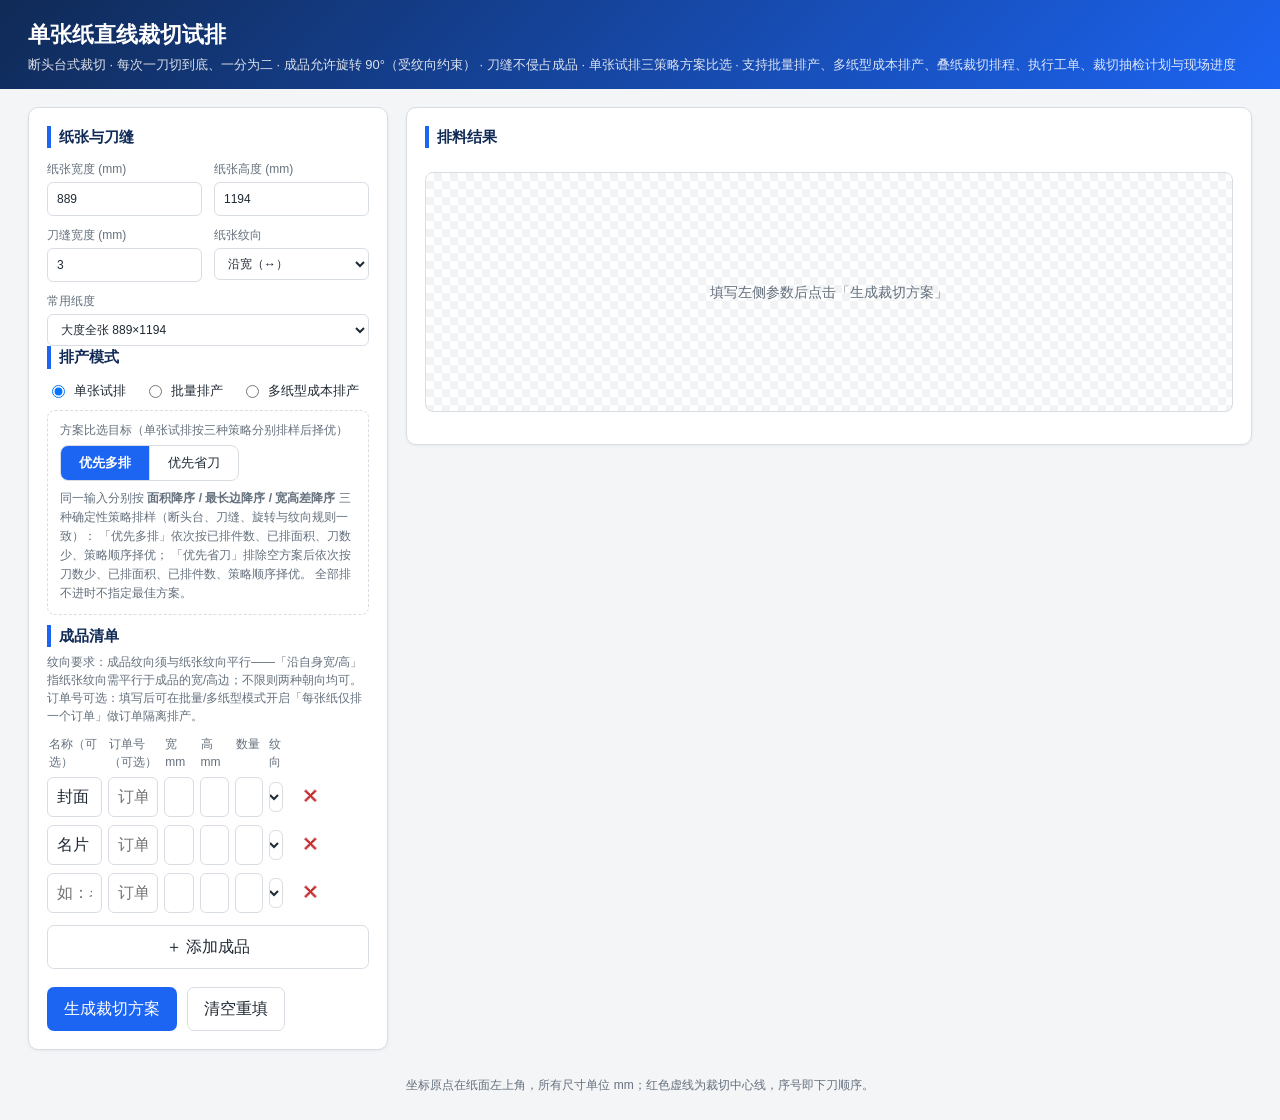
==== public/index.html @ 136dbd35 "GSB e2f2313f-6b81-5dda-9e7d-a4865fa72cbe initial: platform archive" ====
<!DOCTYPE html>
<html lang="zh-CN">
<head>
  <meta charset="UTF-8" />
  <meta name="viewport" content="width=device-width, initial-scale=1.0" />
  <title>单张纸直线裁切试排 / 多纸型成本排产</title>
  <link rel="stylesheet" href="style.css" />
</head>
<body>
  <header class="topbar">
    <h1>单张纸直线裁切试排</h1>
    <p class="subtitle">断头台式裁切 · 每次一刀切到底、一分为二 · 成品允许旋转 90°（受纹向约束） · 刀缝不侵占成品 · 单张试排三策略方案比选 · 支持批量排产、多纸型成本排产、叠纸裁切排程、执行工单、裁切抽检计划与现场进度</p>
  </header>

  <main class="layout">
    <section class="panel form-panel">
      <h2>纸张与刀缝</h2>
      <div class="field-grid">
        <label id="paperWLabel">纸张宽度 (mm)
          <input type="number" id="paperW" value="889" min="1" step="0.5" />
        </label>
        <label id="paperHLabel">纸张高度 (mm)
          <input type="number" id="paperH" value="1194" min="1" step="0.5" />
        </label>
        <label>刀缝宽度 (mm)
          <input type="number" id="kerf" value="3" min="0" step="0.1" />
        </label>
        <label id="paperGrainLabel">纸张纹向
          <select id="paperGrain">
            <option value="along-width" selected>沿宽（↔）</option>
            <option value="along-height">沿高（↕）</option>
          </select>
        </label>
        <label class="preset" id="presetLabel">常用纸度
          <select id="preset">
            <option value="">— 自定义 —</option>
            <option value="297x420">A3 297×420</option>
            <option value="420x594">A2 420×594</option>
            <option value="594x841">A1 594×841</option>
            <option value="787x1092">正度全张 787×1092</option>
            <option value="889x1194" selected>大度全张 889×1194</option>
          </select>
        </label>
      </div>

      <h2>排产模式</h2>
      <div class="mode-switch">
        <label><input type="radio" name="mode" value="single" checked /> 单张试排</label>
        <label><input type="radio" name="mode" value="batch" /> 批量排产</label>
        <label><input type="radio" name="mode" value="cost" /> 多纸型成本排产</label>
      </div>
      <div id="compareOpts" class="compare-opts">
        <span class="compare-title">方案比选目标（单张试排按三种策略分别排样后择优）</span>
        <div class="segmented" role="group" aria-label="比选目标">
          <label><input type="radio" name="objective" value="more-pieces" checked /><span>优先多排</span></label>
          <label><input type="radio" name="objective" value="fewer-cuts" /><span>优先省刀</span></label>
        </div>
        <p class="hint">同一输入分别按 <b>面积降序 / 最长边降序 / 宽高差降序</b> 三种确定性策略排样（断头台、刀缝、旋转与纹向规则一致）：
          「优先多排」依次按已排件数、已排面积、刀数少、策略顺序择优；
          「优先省刀」排除空方案后依次按刀数少、已排面积、已排件数、策略顺序择优。
          全部排不进时不指定最佳方案。</p>
      </div>
      <div id="isolateOpts" class="isolate-opts" hidden>
        <label class="check-line">
          <input type="checkbox" id="isolateOrders" />
          <span><b>每张纸仅排一个订单</b>（订单隔离排产）</span>
        </label>
        <p class="hint">开启后，批量每轮分别试排各未完成订单，按本张已排面积、件数、录入顺序选订单；
          多纸型每轮联合比较「订单 × 纸型」候选，仍按单位已排面积成本、件数、录入顺序决胜，
          选中后只扣减该订单与该纸型库存。任一剩余订单在所有可用纸型均无进展时返回受阻订单，不生成空白纸、不误扣库存。
          未填写订单号的行视为同组且不影响其他订单。</p>
      </div>
      <div id="kitOpts" class="isolate-opts" hidden>
        <label class="check-line">
          <input type="checkbox" id="kitMode" />
          <span><b>成套生产</b>（每张纸只提交完整套，禁止贪心多排形成半套）</span>
        </label>
        <label class="kit-sets-line">计划套数（套）
          <input type="number" id="plannedSets" value="10" min="1" max="100000" step="1" />
        </label>
        <p class="hint">勾选后，以每种成品的<b>每套用量</b>（成品表新增列）按比例组成完整套；
          服务端每张纸都用现有断头台 / 刀缝 / 纹向规则试排，选择<b>完整套数最多</b>的布局：
          批量模式逐张扣减直到做满计划套数；多纸型模式同套数下再按单位已排面积成本、件数、录入顺序选纸。
          剩余材料组不成一整套即 <code>no-progress</code>，本轮不扣库存。成套与订单隔离不能同时开启。</p>
      </div>
      <div id="batchOpts" class="batch-opts" hidden>
        <label>最多用纸张数（张）
          <input type="number" id="maxSheets" value="10" min="1" max="500" step="1" />
        </label>
        <p class="hint">按当前规则逐张排样；全部排完、达到用纸上限，或某张纸排不进任何成品时停止（无进展立即止损，不生成空白纸）。</p>
      </div>
      <div id="costOpts" class="cost-opts" hidden>
        <p class="hint">录入 2～8 种候选纸张（单价须大于 0、张数为 0～500 整数；纹向为沿宽/沿高）。每轮对有库存且放得下余件的纸型试排
          （只采用纸张纹向与成品要求平行的朝向），按
          <b>单位已排成品面积成本最低</b>，同分比<b>已排件数</b>，再同分按<b>录入顺序</b>选出下一张；空白纸不计入结果。</p>
        <div class="papers-head">
          <span>纸张名称</span><span>宽 mm</span><span>高 mm</span><span>纹向</span><span>单价（元/张）</span><span>可用张数</span><span></span>
        </div>
        <div id="paperRows"></div>
        <button type="button" id="addPaper" class="btn btn-ghost">＋ 添加纸型</button>
      </div>

      <h2>成品清单</h2>
      <p class="hint products-hint">纹向要求：成品纹向须与纸张纹向平行——「沿自身宽/高」指纸张纹向需平行于成品的宽/高边；不限则两种朝向均可。
        订单号可选：填写后可在批量/多纸型模式开启「每张纸仅排一个订单」做订单隔离排产。
        <b id="perSetHint" hidden>成套生产：请为每种成品填写「每套用量」（正整数，该品种每套需要几件），数量列将被忽略，总需求＝每套用量 × 计划套数。</b></p>
      <div class="products-head" id="productsHead">
        <span>名称（可选）</span><span>订单号（可选）</span><span>宽 mm</span><span>高 mm</span><span class="qty-head">数量</span><span class="perset-head" hidden>每套用量</span><span>纹向</span><span></span>
      </div>
      <div id="productRows"></div>
      <button type="button" id="addRow" class="btn btn-ghost">＋ 添加成品</button>

      <div class="actions">
        <button type="button" id="generate" class="btn btn-primary">生成裁切方案</button>
        <button type="button" id="clearBtn" class="btn btn-ghost">清空重填</button>
      </div>
      <div id="formError" class="form-error" hidden></div>
    </section>

    <section class="panel result-panel">
      <h2>排料结果</h2>
      <div id="compareBar" class="compare-bar" hidden></div>
      <div id="batchBar" class="batch-bar" hidden></div>
      <div id="costBar" class="batch-bar" hidden></div>
      <div id="kitProgress" class="kit-progress" hidden></div>
      <div id="stackPanel" class="stack-panel" hidden>
        <h3>叠纸裁切排程</h3>
        <div class="stack-controls">
          <label>叠纸上限（张/批）
            <input type="number" id="stackLimit" value="3" min="1" max="500" step="1" />
          </label>
          <button type="button" id="stackGenerate" class="btn btn-primary">生成排程</button>
          <p class="hint">复用当前批量 / 多纸型排产结果，把各张纸的断头台切割树合成可执行刀次：
            仅当待切区域<b>宽高、刀向、刀位、刀缝</b>一致时合并，每批不超过叠纸上限；
            子刀必须等所在纸张的父刀完成后才可入批。每轮优先合并张数最多、再按总切线长度、纸张序号与原刀序决胜。</p>
        </div>
        <div id="stackError" class="form-error" hidden></div>
        <div id="stackResult" class="stack-result" hidden></div>
        <div id="workOrderPanel" class="workorder-panel" hidden>
          <h3>执行工单（按班次容量拆分刀次）</h3>
          <div class="workorder-controls">
            <label>每班最多刀次（刀/班）
              <input type="number" id="woMaxCuts" value="10" min="1" max="10000" step="1" />
            </label>
            <label>每批最多纸张（张/批）
              <input type="number" id="woMaxSheets" value="500" min="1" max="500" step="1" />
            </label>
            <button type="button" id="woGenerate" class="btn btn-primary">生成工单</button>
            <p class="hint">按父刀依赖做稳定拓扑拆分：父刀必在同刀/早班完成，就绪刀次按排程批次先后分班，
              <b>不拆散批次、也不打乱批次内纸张顺序</b>；每批叠纸超过「每批最多纸张」的刀标记为未分配，
              跨班才能完成的父子刀在「跨班次依赖」表中列出。可导出 JSON 或 CSV 下发车间。</p>
          </div>
          <div id="woError" class="form-error" hidden></div>
          <div id="woResult" class="workorder-result" hidden></div>
          <div id="samplingPanel" class="sampling-panel" hidden>
            <h3>裁切抽检计划（选纸覆盖全部已分配刀次）</h3>
            <div class="sampling-controls">
              <label>抽检用纸上限（张）
                <input type="number" id="spMaxSamples" value="3" min="1" max="500" step="1" />
              </label>
              <button type="button" id="spGenerate" class="btn btn-primary">生成抽检计划</button>
              <p class="hint">把每个<b>已分配全局刀次</b>视为必须覆盖目标：抽中一张纸即同时覆盖该纸参与的全部刀次。
                逐轮按<b>新增覆盖刀次最多 → 该纸参与刀次总数多 → 纸张序号小</b>选纸，达到上限或覆盖完成即止。
                未分配刀单列提示，不计入覆盖率分母。</p>
            </div>
            <div id="spError" class="form-error" hidden></div>
            <div id="spResult" class="sampling-result" hidden></div>
          </div>
          <div id="progressPanel" class="site-progress" hidden></div>
        </div>
      </div>
      <div id="orderSummary" class="order-summary" hidden></div>
      <div id="sheetTabs" class="sheet-tabs" hidden></div>
      <div id="sheetMeta" class="sheet-meta" hidden></div>
      <div id="costUsage" class="cost-usage" hidden></div>
      <div id="costMetrics" class="cost-metrics" hidden></div>
      <div id="stats" class="stats"></div>
      <div id="svgWrap" class="svg-wrap">
        <div class="placeholder">填写左侧参数后点击「生成裁切方案」</div>
      </div>
      <div id="cutList" class="cut-list"></div>
      <div id="rankList" class="rank-wrap" hidden></div>
      <div id="unplaced" class="unplaced"></div>
    </section>
  </main>

  <footer class="foot">
    坐标原点在纸面左上角，所有尺寸单位 mm；红色虚线为裁切中心线，序号即下刀顺序。
  </footer>

  <script src="app.js"></script>
</body>
</html>
---- public/style.css ----
:root {
  --bg: #f4f5f7;
  --panel: #ffffff;
  --ink: #1f2933;
  --muted: #64707d;
  --line: #d8dde3;
  --brand: #1c64f2;
  --brand-dark: #1a4fb8;
  --danger: #c53030;
  --cut: #e03131;
}

* { box-sizing: border-box; }

[hidden] { display: none !important; }

body {
  margin: 0;
  font-family: "PingFang SC", "Microsoft YaHei", "Helvetica Neue", Arial, sans-serif;
  background: var(--bg);
  color: var(--ink);
  line-height: 1.5;
}

.topbar {
  background: linear-gradient(135deg, #102a56, #1c64f2);
  color: #fff;
  padding: 18px 28px 14px;
}
.topbar h1 { margin: 0; font-size: 22px; }
.subtitle { margin: 4px 0 0; font-size: 13px; opacity: 0.85; }

.layout {
  display: grid;
  grid-template-columns: 360px 1fr;
  gap: 18px;
  padding: 18px 28px;
  align-items: start;
}
@media (max-width: 960px) {
  .layout { grid-template-columns: 1fr; }
}

.panel {
  background: var(--panel);
  border: 1px solid var(--line);
  border-radius: 10px;
  padding: 18px;
  box-shadow: 0 1px 3px rgba(16, 42, 86, 0.06);
}
.panel h2 {
  margin: 0 0 12px;
  font-size: 15px;
  color: #102a56;
  border-left: 4px solid var(--brand);
  padding-left: 8px;
}
.panel h2 + h2 { margin-top: 20px; }

.field-grid {
  display: grid;
  grid-template-columns: 1fr 1fr;
  gap: 10px 12px;
}
.field-grid label,
.products-row label {
  display: flex;
  flex-direction: column;
  font-size: 12px;
  color: var(--muted);
  gap: 4px;
}
.preset { grid-column: 1 / -1; }

.mode-switch {
  display: flex;
  gap: 18px;
  font-size: 13px;
  margin-bottom: 10px;
}
.mode-switch label {
  display: flex;
  align-items: center;
  gap: 6px;
  cursor: pointer;
}
.mode-switch input { width: auto; }

/* 方案比选：目标分段控件 */
.compare-opts {
  border: 1px dashed var(--line);
  border-radius: 8px;
  padding: 10px 12px;
  margin: 0 0 10px;
  font-size: 12px;
  color: var(--muted);
}
.compare-opts .compare-title {
  display: block;
  font-size: 12px;
  color: var(--muted);
  margin-bottom: 6px;
}
.segmented {
  display: inline-flex;
  border: 1px solid var(--line);
  border-radius: 8px;
  overflow: hidden;
  background: #fff;
}
.segmented label { position: relative; cursor: pointer; }
.segmented input {
  position: absolute;
  opacity: 0;
  width: 0;
  height: 0;
}
.segmented span {
  display: block;
  padding: 7px 18px;
  font-size: 13px;
  color: var(--ink);
  border-left: 1px solid var(--line);
}
.segmented label:first-child span { border-left: none; }
.segmented input:checked + span {
  background: var(--brand);
  color: #fff;
  font-weight: 600;
}
.segmented input:focus-visible + span {
  box-shadow: inset 0 0 0 3px rgba(28, 100, 242, 0.35);
}
.compare-opts .hint { margin: 8px 0 0; line-height: 1.6; }

/* 方案比选：结果栏 */
.compare-bar { margin-bottom: 12px; }
.compare-obj {
  font-size: 12.5px;
  color: var(--muted);
  margin: -4px 0 8px;
}
.compare-table {
  width: 100%;
  border-collapse: collapse;
  font-size: 12.5px;
  margin-bottom: 8px;
}
.compare-table th, .compare-table td {
  border: 1px solid var(--line);
  padding: 5px 8px;
  text-align: left;
}
.compare-table th { background: #f0f3f8; }
.compare-table td.num, .compare-table th.num { text-align: right; }
.compare-table tr.winner { background: #ebfbee; font-weight: 600; }
.best-badge {
  display: inline-block;
  margin-left: 6px;
  padding: 1px 8px;
  border-radius: 999px;
  background: #2f9e44;
  color: #fff;
  font-size: 11px;
  font-weight: 700;
}
.decision { font-size: 12.5px; }
.decision summary {
  cursor: pointer;
  color: #102a56;
  font-weight: 600;
}
.decision ol {
  margin: 6px 0 0;
  padding-left: 20px;
  color: var(--muted);
}
.decision li { margin: 2px 0; }

.isolate-opts {
  border: 1px solid #bac8ff;
  background: #f0f5ff;
  border-radius: 8px;
  padding: 8px 12px;
  margin: 0 0 10px;
  font-size: 12px;
  color: var(--muted);
}
.isolate-opts .check-line {
  display: flex;
  align-items: center;
  gap: 8px;
  font-size: 13px;
  color: var(--ink);
  cursor: pointer;
}
.isolate-opts .check-line input { width: auto; }
.isolate-opts .hint { margin: 6px 0 0; line-height: 1.6; }

.kit-sets-line {
  display: flex;
  flex-direction: column;
  gap: 4px;
  max-width: 220px;
  margin: 8px 0 2px;
  font-size: 12px;
  color: var(--muted);
}

/* 成套生产进度 */
.kit-progress {
  border: 1px solid #b2e8c5;
  background: #f3fbf6;
  border-radius: 8px;
  padding: 10px 14px;
  margin-bottom: 12px;
  font-size: 13px;
}
.kit-progress h3 { margin: 0 0 8px; font-size: 14px; color: #1a6b3c; }
.kit-progress .kit-head {
  display: flex;
  flex-wrap: wrap;
  gap: 6px 22px;
  align-items: center;
  margin-bottom: 8px;
}
.kit-progress .kit-head b { font-size: 17px; color: #1a6b3c; }
.kit-progress .kit-bar {
  height: 12px;
  background: #e2f2e8;
  border-radius: 6px;
  overflow: hidden;
  margin: 2px 0 10px;
}
.kit-progress .kit-bar > span {
  display: block;
  height: 100%;
  background: linear-gradient(90deg, #2f9e44, #82c91e);
}
.kit-progress table { width: 100%; border-collapse: collapse; font-size: 12.5px; }
.kit-progress th, .kit-progress td {
  border: 1px solid #c4e8d1;
  padding: 5px 8px;
  text-align: left;
}
.kit-progress th { background: #e4f5ea; }
.kit-progress td.num, .kit-progress th.num { text-align: right; }
.kit-progress tr.done td { color: #2b8a3e; }
.kit-progress tr.short td { color: #e67700; }
.kit-sheet-badge {
  display: inline-block;
  margin-left: 8px;
  padding: 1px 9px;
  border-radius: 999px;
  background: #e4f5ea;
  border: 1px solid #9fe0b6;
  color: #1a6b3c;
  font-size: 12px;
  font-weight: 700;
}

.batch-opts {
  border: 1px dashed var(--line);
  border-radius: 8px;
  padding: 10px 12px;
  margin-bottom: 4px;
  font-size: 12px;
  color: var(--muted);
}
.batch-opts label {
  display: flex;
  flex-direction: column;
  gap: 4px;
  max-width: 200px;
}
.batch-opts .hint { margin: 8px 0 0; line-height: 1.5; }

.cost-opts {
  border: 1px dashed var(--line);
  border-radius: 8px;
  padding: 10px 12px;
  margin-bottom: 4px;
  font-size: 12px;
  color: var(--muted);
}
.cost-opts .hint { margin: 0 0 10px; line-height: 1.6; }
.papers-head {
  display: grid;
  grid-template-columns: 1.3fr 0.7fr 0.7fr 0.95fr 0.95fr 0.8fr 30px;
  gap: 6px;
  font-size: 12px;
  color: var(--muted);
  padding: 0 2px 6px;
}
.paper-row {
  display: grid;
  grid-template-columns: 1.3fr 0.7fr 0.7fr 0.95fr 0.95fr 0.8fr 30px;
  gap: 6px;
  margin-bottom: 8px;
  align-items: center;
}
.paper-row input, .paper-row select { padding: 6px 8px; }
.paper-row .del {
  border: none;
  background: transparent;
  color: var(--danger);
  font-size: 16px;
  cursor: pointer;
  line-height: 1;
  padding: 6px 0;
}
#addPaper { width: 100%; margin-top: 4px; }

/* 多纸型成本排产结果 */
.cost-metrics {
  display: flex;
  flex-wrap: wrap;
  gap: 8px 20px;
  margin: 10px 0 12px;
  padding: 10px 14px;
  border-radius: 8px;
  background: #f0f5ff;
  border: 1px solid #bac8ff;
  font-size: 13px;
}
.cost-metrics b { font-size: 16px; color: #1a4fb8; }
.cost-metrics .mixed-tags { display: flex; flex-wrap: wrap; gap: 6px; align-items: center; flex-basis: 100%; }
.mixed-tag {
  display: inline-flex;
  align-items: center;
  gap: 6px;
  font-size: 12px;
  padding: 3px 10px;
  border-radius: 999px;
  border: 1px solid var(--line);
  background: #fff;
}
.mixed-tag .dot {
  width: 10px;
  height: 10px;
  border-radius: 50%;
  display: inline-block;
  border: 1px solid rgba(0, 0, 0, 0.15);
}
.mixed-tag b { font-size: 12px; color: var(--ink); }

/* 订单隔离汇总 */
.order-summary { margin-bottom: 12px; }
.order-summary h3 { font-size: 14px; margin: 0 0 8px; color: #102a56; }
.order-summary table { width: 100%; border-collapse: collapse; font-size: 12.5px; }
.order-summary th, .order-summary td {
  border: 1px solid #c3d0f7;
  padding: 5px 8px;
  text-align: left;
}
.order-summary th { background: #e7eefe; }
.order-summary td.num, .order-summary th.num { text-align: right; }
.order-summary tr.blocked td { background: #fff0f0; }
.order-summary tr.done td { color: #2b8a3e; }
.order-summary .ord-null { color: var(--muted); font-style: italic; }
.order-summary .blocked-badge {
  display: inline-block;
  margin-left: 8px;
  padding: 2px 10px;
  border-radius: 999px;
  background: #fff0f0;
  border: 1px solid #f3b4b4;
  color: var(--danger);
  font-size: 12px;
  font-weight: 600;
}
.order-tag {
  font-size: 11px;
  fill: #1c64f2;
  font-weight: 700;
}

.cost-usage { margin-bottom: 12px; }
.cost-usage table { width: 100%; border-collapse: collapse; font-size: 12.5px; }
.cost-usage th, .cost-usage td {
  border: 1px solid #c3d0f7;
  padding: 5px 8px;
  text-align: left;
}
.cost-usage th { background: #e7eefe; }
.cost-usage td.num, .cost-usage th.num { text-align: right; }
.cost-usage tr.unused td { color: #98a2b3; }
.paper-cell { display: flex; align-items: center; gap: 7px; }
.paper-cell .dot {
  width: 11px;
  height: 11px;
  border-radius: 3px;
  flex: none;
  border: 1px solid rgba(0, 0, 0, 0.15);
}

.rank-table { width: 100%; border-collapse: collapse; font-size: 12px; margin-top: 10px; }
.rank-table th, .rank-table td {
  border: 1px solid var(--line);
  padding: 4px 8px;
  text-align: left;
}
.rank-table th { background: #f0f3f8; }
.rank-table td.num, .rank-table th.num { text-align: right; }
.rank-table tr.winner { background: #ebfbee; font-weight: 600; }
.rank-table h3 { font-size: 13px; margin: 0 0 6px; }
.rank-wrap h3 { font-size: 13.5px; margin: 0 0 6px; color: #102a56; }
.sheet-meta {
  display: flex;
  flex-wrap: wrap;
  gap: 4px 18px;
  font-size: 12.5px;
  color: var(--muted);
  margin: -4px 0 8px;
}
.sheet-meta b { color: var(--ink); }

.batch-bar { margin-bottom: 12px; }
.stop-reason {
  padding: 8px 12px;
  border-radius: 6px;
  font-size: 13px;
  margin-bottom: 10px;
}
.stop-reason.ok {
  background: #ebfbee;
  border: 1px solid #8ce99a;
  color: #2b8a3e;
  font-weight: 600;
}
.stop-reason.warn {
  background: #fff9db;
  border: 1px solid #ffd43b;
  color: #e67700;
  font-weight: 600;
}

.sheet-tabs {
  display: flex;
  flex-wrap: wrap;
  gap: 6px;
  margin-bottom: 12px;
}
.sheet-tabs button {
  font: inherit;
  font-size: 13px;
  padding: 5px 12px;
  border: 1px solid var(--line);
  background: #fff;
  color: var(--ink);
  border-radius: 6px;
  cursor: pointer;
}
.sheet-tabs button:hover { background: #eef2f8; }
.sheet-tabs button.active {
  background: var(--brand);
  border-color: var(--brand);
  color: #fff;
}
/* 方案比选：最佳候选标签突出显示 */
.sheet-tabs button.best {
  border-color: #2f9e44;
  color: #1a6b3c;
  font-weight: 700;
}
.sheet-tabs button.best.active {
  background: #2f9e44;
  border-color: #2f9e44;
  color: #fff;
}

input, select {
  font: inherit;
  padding: 7px 9px;
  border: 1px solid var(--line);
  border-radius: 6px;
  background: #fff;
  color: var(--ink);
  width: 100%;
}
input:focus, select:focus {
  outline: none;
  border-color: var(--brand);
  box-shadow: 0 0 0 3px rgba(28, 100, 242, 0.15);
}

.products-hint {
  margin: -6px 0 10px;
  font-size: 12px;
  color: var(--muted);
  line-height: 1.5;
}
.products-head {
  display: grid;
  grid-template-columns: 1.15fr 1.05fr 0.62fr 0.62fr 0.58fr 0.92fr 30px;
  gap: 6px;
  font-size: 12px;
  color: var(--muted);
  padding: 0 2px 6px;
}
.products-row {
  display: grid;
  grid-template-columns: 1.15fr 1.05fr 0.62fr 0.62fr 0.58fr 0.92fr 30px;
  gap: 6px;
  margin-bottom: 8px;
  align-items: center;
}
.products-row select { padding: 6px 6px; font-size: 12.5px; }
.products-row .del {
  border: none;
  background: transparent;
  color: var(--danger);
  font-size: 18px;
  cursor: pointer;
  line-height: 1;
  padding: 6px 0;
}

.btn {
  font: inherit;
  border-radius: 7px;
  padding: 9px 16px;
  cursor: pointer;
  border: 1px solid transparent;
}
.btn-primary {
  background: var(--brand);
  color: #fff;
}
.btn-primary:hover { background: var(--brand-dark); }
.btn-ghost {
  background: #fff;
  border-color: var(--line);
  color: var(--ink);
}
.btn-ghost:hover { background: #eef2f8; }
#addRow { width: 100%; margin-top: 4px; }
.actions {
  display: flex;
  gap: 10px;
  margin-top: 18px;
}
.form-error {
  margin-top: 12px;
  padding: 8px 10px;
  background: #fff0f0;
  border: 1px solid #f3b4b4;
  color: var(--danger);
  border-radius: 6px;
  font-size: 13px;
}

.stats {
  display: flex;
  flex-wrap: wrap;
  gap: 10px 22px;
  margin-bottom: 12px;
  font-size: 13px;
}
.stat b { font-size: 16px; }
.ratio-bar {
  flex-basis: 100%;
  height: 10px;
  background: #e9edf3;
  border-radius: 6px;
  overflow: hidden;
  margin-top: 2px;
}
.ratio-bar > span {
  display: block;
  height: 100%;
  background: linear-gradient(90deg, #2f9e44, #82c91e);
}
.ratio-bar.low > span { background: linear-gradient(90deg, #e8590c, #f08c00); }

.svg-wrap {
  border: 1px solid var(--line);
  border-radius: 8px;
  background-color: #fff;
  background-image:
    linear-gradient(45deg, #f1f3f5 25%, transparent 25%),
    linear-gradient(-45deg, #f1f3f5 25%, transparent 25%),
    linear-gradient(45deg, transparent 75%, #f1f3f5 75%),
    linear-gradient(-45deg, transparent 75%, #f1f3f5 75%);
  background-size: 16px 16px;
  background-position: 0 0, 0 8px, 8px -8px, -8px 0;
  overflow: auto;
  min-height: 240px;
  display: flex;
  align-items: center;
  justify-content: center;
}
.svg-wrap svg { display: block; }
.placeholder { color: var(--muted); font-size: 14px; padding: 60px 20px; text-align: center; }

.cut-list { margin-top: 14px; }
.cut-list table { width: 100%; border-collapse: collapse; font-size: 12.5px; }
.cut-list th, .cut-list td {
  border: 1px solid var(--line);
  padding: 5px 8px;
  text-align: left;
}
.cut-list th { background: #f0f3f8; }
.cut-list h3, .unplaced h3 { font-size: 14px; margin: 0 0 8px; }

.unplaced { margin-top: 14px; }
.unplaced table { width: 100%; border-collapse: collapse; font-size: 12.5px; }
.unplaced th, .unplaced td {
  border: 1px solid #f0caca;
  padding: 5px 8px;
  text-align: left;
}
.unplaced th { background: #fff0f0; }
.badge-ok { color: #2f9e44; font-weight: 600; }
.badge-bad { color: var(--danger); font-weight: 600; }

/* 叠纸裁切排程 */
.stack-panel {
  border: 1px solid #bac8ff;
  background: #f7faff;
  border-radius: 8px;
  padding: 10px 14px 12px;
  margin-bottom: 12px;
  font-size: 13px;
}
.stack-panel h3 { margin: 0 0 8px; font-size: 14px; color: #102a56; }
.stack-controls {
  display: flex;
  flex-wrap: wrap;
  align-items: flex-start;
  gap: 10px 14px;
}
.stack-controls label {
  display: flex;
  flex-direction: column;
  gap: 4px;
  font-size: 12px;
  color: var(--muted);
  max-width: 170px;
}
.stack-controls .btn { align-self: flex-start; margin-top: 18px; }
.stack-controls .hint {
  flex-basis: 100%;
  margin: 0;
  font-size: 12px;
  color: var(--muted);
  line-height: 1.6;
}
.stack-result h4 { font-size: 13.5px; margin: 12px 0 6px; color: #102a56; }
.stack-summary { margin: 10px 0 4px; }
.stack-table-wrap { overflow-x: auto; margin-bottom: 6px; }
.stack-batches, .stack-sheets, .stack-unmerged {
  width: 100%;
  border-collapse: collapse;
  font-size: 12.5px;
  white-space: nowrap;
}
.stack-batches th, .stack-batches td,
.stack-sheets th, .stack-sheets td,
.stack-unmerged th, .stack-unmerged td {
  border: 1px solid #c3d0f7;
  padding: 5px 8px;
  text-align: left;
}
.stack-batches th, .stack-sheets th, .stack-unmerged th { background: #e7eefe; }
.stack-batches td.num, .stack-sheets td.num, .stack-unmerged td.num { text-align: right; }
.stack-batches tr.merged td { background: #f3fbf6; }
.stack-batches tr.solo td { background: #fff9db; }
.cap-tag {
  display: inline-block;
  padding: 0 6px;
  border-radius: 999px;
  background: #ffe8cc;
  color: #d9480f;
  font-size: 11px;
  font-weight: 700;
}
.stack-order { color: var(--brand); font-weight: 600; margin-left: 6px; }
.stack-sheets tr.nocuts td { color: var(--muted); }
.stack-bar {
  width: 150px;
  height: 9px;
  background: #e9edf3;
  border-radius: 5px;
  overflow: hidden;
  margin-bottom: 3px;
}
.stack-bar > span {
  display: block;
  height: 100%;
  background: linear-gradient(90deg, var(--brand), #74c0fc);
}
.stack-batches { font-variant-numeric: tabular-nums; }
.stack-batches td:last-child { white-space: normal; min-width: 150px; }
.stack-batches td:last-child, .stack-sheets td:last-child { font-size: 12px; color: var(--muted); }
.reason-tag {
  display: inline-block;
  padding: 1px 9px;
  border-radius: 999px;
  font-size: 11.5px;
  font-weight: 700;
  white-space: nowrap;
}
.r-solo { background: #fff3bf; border: 1px solid #ffd43b; color: #e67700; }
.r-stack-limit { background: #ffe8cc; border: 1px solid #ffa94d; color: #d9480f; }
.r-waiting-parent { background: #e7f5ff; border: 1px solid #74c0fc; color: #1971c2; }
.r-no-cuts { background: #f1f3f5; border: 1px solid #ced4da; color: #495057; }
.stack-unmerged tr.no-cuts td { color: var(--muted); }

/* 执行工单 */
.workorder-panel {
  border: 1px solid #b2e0c5;
  background: #f6fcf9;
  border-radius: 8px;
  padding: 10px 14px 12px;
  margin-top: 12px;
  font-size: 13px;
}
.workorder-panel h3 { margin: 0 0 8px; font-size: 14px; color: #12613b; }
.workorder-controls {
  display: flex;
  flex-wrap: wrap;
  align-items: flex-start;
  gap: 10px 14px;
}
.workorder-controls label {
  display: flex;
  flex-direction: column;
  gap: 4px;
  font-size: 12px;
  color: var(--muted);
  max-width: 180px;
}
.workorder-controls .btn { align-self: flex-start; margin-top: 18px; }
.workorder-controls .hint {
  flex-basis: 100%;
  margin: 0;
  font-size: 12px;
  color: var(--muted);
  line-height: 1.6;
}
.workorder-result h4 { font-size: 13.5px; margin: 12px 0 6px; color: #12613b; }
.wo-exports { display: flex; gap: 10px; margin: 8px 0 2px; flex-wrap: wrap; }
.wo-shift {
  border: 1px solid #b2e0c5;
  border-radius: 6px;
  margin-bottom: 8px;
  overflow: hidden;
}
.wo-shift > summary {
  cursor: pointer;
  padding: 6px 10px;
  background: #e6f6ee;
  font-weight: 700;
  font-size: 12.5px;
  color: #12613b;
  list-style: none;
}
.wo-shift > summary::-webkit-details-marker { display: none; }
.wo-shift > summary::before { content: '▸ '; }
.wo-shift[open] > summary::before { content: '▾ '; }
.wo-table-wrap { overflow-x: auto; }
.wo-table {
  width: 100%;
  border-collapse: collapse;
  font-size: 12.5px;
  white-space: nowrap;
}
.wo-table th, .wo-table td {
  border: 1px solid #bce3cd;
  padding: 4px 8px;
  text-align: left;
}
.wo-table th { background: #dcf3e7; }
.wo-table td.num, .wo-table th.num { text-align: right; }
.wo-table td.members { white-space: normal; font-size: 12px; color: var(--muted); min-width: 130px; }
.wo-cross td { background: #fff9db; }
.r-over-capacity { background: #ffe8cc; border: 1px solid #ffa94d; color: #d9480f; }
.r-missing-parent { background: #ffe3e3; border: 1px solid #ff8787; color: #c92a2a; }
.r-blocked { background: #fff3bf; border: 1px solid #ffd43b; color: #84640b; }
.wo-unassigned tr td:last-child, .wo-cross td:last-child { white-space: normal; font-size: 12px; color: var(--muted); }

.foot {
  text-align: center;
  color: var(--muted);
  font-size: 12px;
  padding: 8px 0 26px;
}

/* 现场进度 */
.site-progress {
  border: 1px solid #74c0fc;
  background: #f4faff;
  border-radius: 8px;
  padding: 10px 14px 12px;
  margin-top: 12px;
  font-size: 13px;
}
.sp-title {
  margin: 0 0 8px;
  font-size: 14px;
  color: #1864ab;
  display: flex;
  align-items: center;
  gap: 12px;
}
.sp-refresh { padding: 2px 12px; font-size: 12px; }
.sp-warn { color: #d9480f; font-size: 12px; }
.sp-ready-num { color: #2b8a3e; }
.sp-shift {
  border: 1px solid #a5d8ff;
  border-radius: 6px;
  margin-bottom: 8px;
  overflow: hidden;
}
.sp-shift > summary {
  cursor: pointer;
  padding: 6px 10px;
  background: #e7f5ff;
  font-weight: 700;
  font-size: 12.5px;
  color: #1864ab;
  list-style: none;
}
.sp-shift > summary::-webkit-details-marker { display: none; }
.sp-shift > summary::before { content: '▸ '; }
.sp-shift[open] > summary::before { content: '▾ '; }
.sp-shift-pct { font-weight: 400; color: #1971c2; }
.sp-table th { background: #d0ebff; }
.sp-table tr.sp-completed td { background: #ebfbee; }
.sp-table tr.sp-ready td { background: #f8fff9; }
.sp-table tr.sp-blocked td { background: #fff9db; }
.sp-table input[type="checkbox"] {
  width: 15px;
  height: 15px;
  cursor: pointer;
  accent-color: #2b8a3e;
}
.sp-table tr.sp-blocked input[type="checkbox"] { cursor: not-allowed; }
.sp-status {
  display: inline-block;
  padding: 1px 9px;
  border-radius: 999px;
  font-size: 11.5px;
  font-weight: 700;
  white-space: nowrap;
}
.sp-status-completed { background: #d3f9d8; border: 1px solid #69db7c; color: #2b8a3e; }
.sp-status-ready { background: #d0ebff; border: 1px solid #74c0fc; color: #1971c2; }
.sp-status-blocked { background: #fff3bf; border: 1px solid #ffd43b; color: #84640b; }
.sp-reason {
  margin-top: 3px;
  font-size: 11.5px;
  color: #1971c2;
  white-space: normal;
  font-weight: 400;
}
.sp-reason.sp-block { color: #c92a2a; }

/* 裁切抽检计划 */
.sampling-panel {
  border: 1px solid #d0bfff;
  background: #faf8ff;
  border-radius: 8px;
  padding: 10px 14px 12px;
  margin-top: 12px;
  font-size: 13px;
}
.sampling-panel h3 { margin: 0 0 8px; font-size: 14px; color: #5f3dc4; }
.sampling-controls {
  display: flex;
  flex-wrap: wrap;
  align-items: flex-start;
  gap: 10px 14px;
}
.sampling-controls label {
  display: flex;
  flex-direction: column;
  gap: 4px;
  font-size: 12px;
  color: var(--muted);
  max-width: 180px;
}
.sampling-controls .btn { align-self: flex-start; margin-top: 18px; }
.sampling-controls .hint {
  flex-basis: 100%;
  margin: 0;
  font-size: 12px;
  color: var(--muted);
  line-height: 1.6;
}
.sampling-result h4 { font-size: 13.5px; margin: 12px 0 6px; color: #5f3dc4; }
.sp-rounds td:last-child { white-space: normal; text-align: left; color: #4a3d6b; }
.sp-sheet {
  border: 1px solid #d0bfff;
  border-radius: 6px;
  margin-bottom: 8px;
  overflow: hidden;
}
.sp-sheet > summary {
  cursor: pointer;
  padding: 6px 10px;
  background: #f3f0ff;
  font-weight: 700;
  font-size: 12.5px;
  color: #5f3dc4;
  list-style: none;
}
.sp-sheet > summary::-webkit-details-marker { display: none; }
.sp-sheet > summary::before { content: '▸ '; }
.sp-sheet[open] > summary::before { content: '▾ '; }
.sp-cutlist { padding: 8px 10px; display: flex; flex-wrap: wrap; gap: 6px; }
.sp-cut-chip {
  display: inline-block;
  padding: 2px 9px;
  border-radius: 999px;
  background: #e5dbff;
  border: 1px solid #b197fc;
  color: #4d2fb3;
  font-size: 11.5px;
  font-weight: 700;
  white-space: nowrap;
}
.sp-cut-chip small { font-weight: 400; opacity: 0.75; }
.sp-uncov tr td { background: #fff9db; }
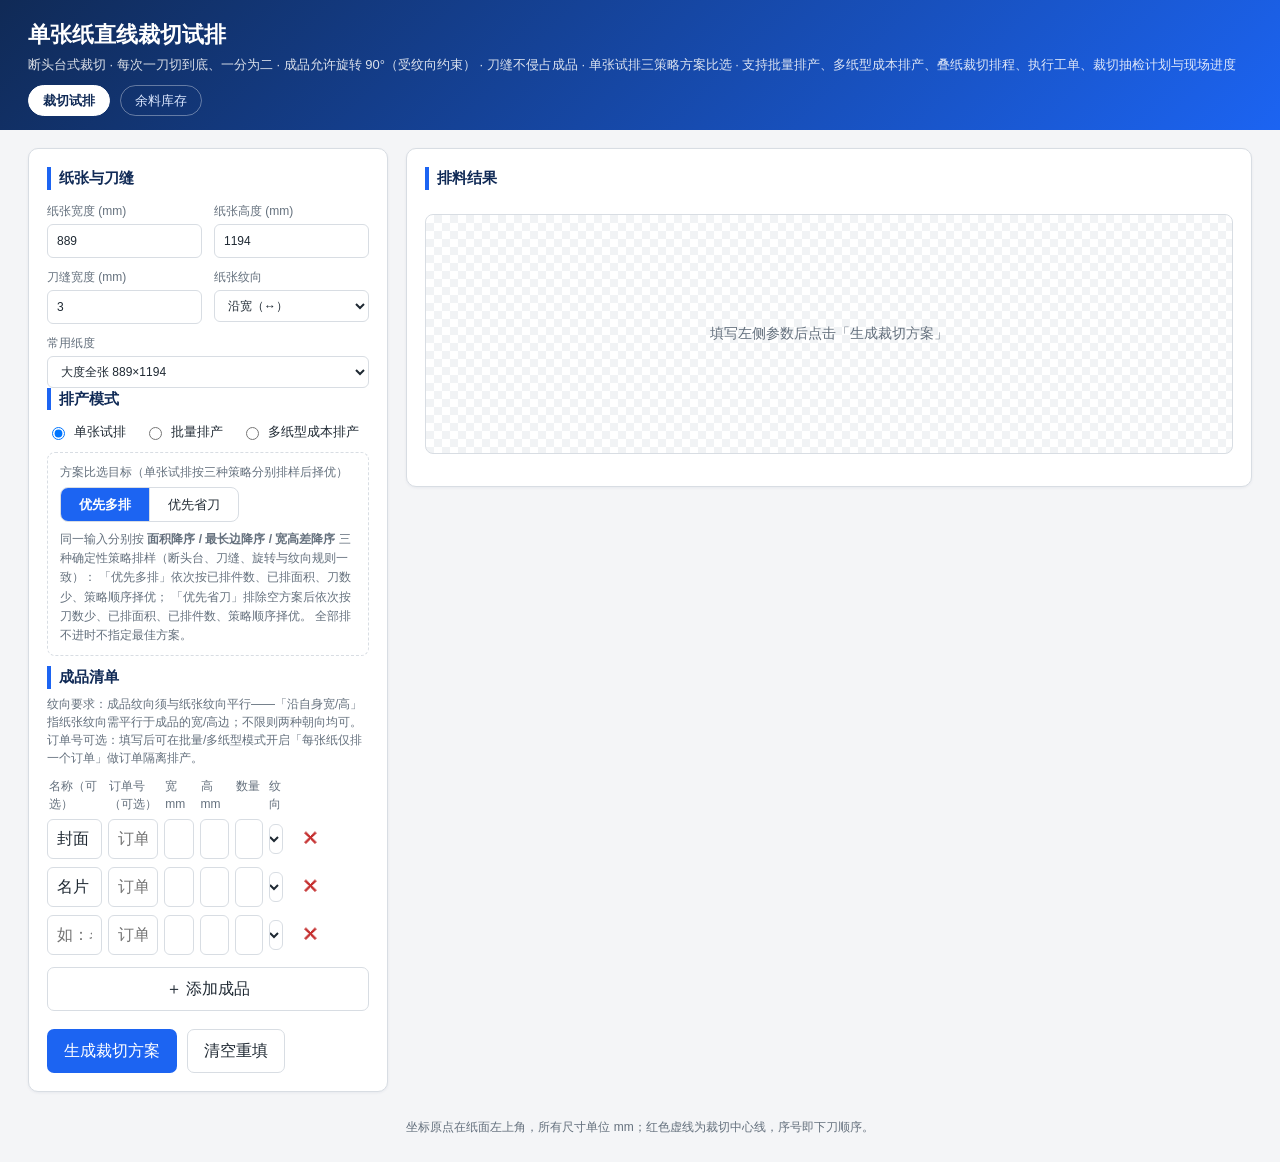
==== commit eaae0d09: "GSB e2f2313f-6b81-5dda-9e7d-a4865fa72cbe A: platform archive" ====
--- a/public/index.html
+++ b/public/index.html
@@ -10,6 +10,10 @@
   <header class="topbar">
     <h1>单张纸直线裁切试排</h1>
     <p class="subtitle">断头台式裁切 · 每次一刀切到底、一分为二 · 成品允许旋转 90°（受纹向约束） · 刀缝不侵占成品 · 单张试排三策略方案比选 · 支持批量排产、多纸型成本排产、叠纸裁切排程、执行工单、裁切抽检计划与现场进度</p>
+    <nav class="topnav">
+      <a href="/" class="active">裁切试排</a>
+      <a href="/offcuts.html">余料库存</a>
+    </nav>
   </header>
 
   <main class="layout">
@@ -179,6 +183,11 @@
         <div class="placeholder">填写左侧参数后点击「生成裁切方案」</div>
       </div>
       <div id="cutList" class="cut-list"></div>
+      <div id="offcutEntry" class="offcut-entry" hidden>
+        <button type="button" id="offcutToStock" class="btn btn-primary">余料入库 →</button>
+        <p class="hint">把当前排料结果中的余料（frees）登记到<a href="/offcuts.html">余料库存</a>：
+          标准化保留纸型、纹向、刀缝、坐标、尺寸与来源批次，可在库存页查询、按成品规格预占复用并释放预占。</p>
+      </div>
       <div id="rankList" class="rank-wrap" hidden></div>
       <div id="unplaced" class="unplaced"></div>
     </section>
--- a/public/style.css
+++ b/public/style.css
@@ -923,3 +923,235 @@
 }
 .sp-cut-chip small { font-weight: 400; opacity: 0.75; }
 .sp-uncov tr td { background: #fff9db; }
+
+/* ---------------- 顶部导航 ---------------- */
+
+.topnav {
+  margin-top: 10px;
+  display: flex;
+  gap: 10px;
+}
+.topnav a {
+  color: #dbe7ff;
+  text-decoration: none;
+  font-size: 13px;
+  padding: 5px 14px;
+  border: 1px solid rgba(255, 255, 255, 0.35);
+  border-radius: 999px;
+  transition: background 0.15s, color 0.15s;
+}
+.topnav a:hover { background: rgba(255, 255, 255, 0.14); color: #fff; }
+.topnav a.active {
+  background: #ffffff;
+  color: #102a56;
+  border-color: #ffffff;
+  font-weight: 700;
+}
+
+/* ---------------- 主页：余料入库入口 ---------------- */
+
+.offcut-entry {
+  margin: 10px 0;
+  padding: 10px 14px;
+  border: 1px dashed var(--brand);
+  border-radius: 8px;
+  background: #f2f7ff;
+  display: flex;
+  align-items: center;
+  gap: 14px;
+  flex-wrap: wrap;
+}
+.offcut-entry .btn { flex: 0 0 auto; }
+.offcut-entry .hint { margin: 0; flex: 1 1 320px; }
+.offcut-entry a { color: var(--brand); font-weight: 700; }
+
+/* ---------------- 余料库存页 ---------------- */
+
+.offcut-layout {
+  display: grid;
+  grid-template-columns: 380px 1fr;
+  gap: 18px;
+  padding: 18px 28px;
+  align-items: start;
+}
+@media (max-width: 1100px) {
+  .offcut-layout { grid-template-columns: 1fr; }
+}
+
+.offcut-forms label {
+  display: flex;
+  flex-direction: column;
+  font-size: 12px;
+  color: var(--muted);
+  gap: 4px;
+  margin-bottom: 10px;
+}
+.offcut-forms textarea {
+  font-family: ui-monospace, SFMono-Regular, Menlo, Consolas, monospace;
+  font-size: 11.5px;
+  resize: vertical;
+}
+.offcut-forms .actions { margin: 6px 0 4px; }
+
+.oc-head,
+.oc-row {
+  display: grid;
+  grid-template-columns: 1.2fr 0.62fr 0.62fr 0.7fr 0.55fr 0.5fr 0.5fr 0.62fr 0.62fr 28px;
+  gap: 5px;
+  align-items: center;
+}
+.oc-head {
+  font-size: 11px;
+  color: var(--muted);
+  margin-bottom: 4px;
+}
+.oc-row {
+  margin-bottom: 6px;
+}
+.oc-row input,
+.oc-row select {
+  width: 100%;
+  min-width: 0;
+  padding: 5px 6px;
+  font-size: 12px;
+  border: 1px solid var(--line);
+  border-radius: 6px;
+}
+.oc-row .del {
+  border: none;
+  background: none;
+  color: var(--danger);
+  cursor: pointer;
+  font-size: 13px;
+}
+
+.alloc-grid {
+  display: grid;
+  grid-template-columns: 1fr 1fr;
+  gap: 8px 10px;
+}
+.alloc-grid label {
+  display: flex;
+  flex-direction: column;
+  font-size: 12px;
+  color: var(--muted);
+  gap: 4px;
+  margin-bottom: 0;
+}
+.alloc-grid .alloc-note { grid-column: 1 / -1; }
+
+.badge-ok {
+  color: #1a6b3c;
+  background: #ebfbee;
+  border: 1px solid #8ce99a;
+  border-radius: 6px;
+  padding: 6px 10px;
+  font-size: 12.5px;
+  margin: 6px 0;
+}
+.badge-bad {
+  color: #c53030;
+  font-weight: 700;
+}
+
+.alloc-result table,
+.alloc-result .badge-bad {
+  font-size: 12.5px;
+}
+.alloc-result .badge-bad {
+  background: #fff5f5;
+  border: 1px solid #ffa8a8;
+  border-radius: 6px;
+  padding: 6px 10px;
+  margin: 6px 0;
+}
+.shortage-table th {
+  text-align: left;
+  width: 90px;
+  color: var(--muted);
+  font-weight: 400;
+}
+
+/* 库存区 */
+.offcut-stock h2 { display: flex; align-items: center; justify-content: space-between; }
+.oc-refresh { font-size: 12px; padding: 4px 12px; }
+
+.oc-filters {
+  display: flex;
+  gap: 10px;
+  align-items: flex-end;
+  flex-wrap: wrap;
+  margin: 8px 0 12px;
+  font-size: 12px;
+  color: var(--muted);
+}
+.oc-filters label { display: flex; flex-direction: column; gap: 3px; }
+.oc-filters input,
+.oc-filters select {
+  padding: 5px 8px;
+  border: 1px solid var(--line);
+  border-radius: 6px;
+  font-size: 12px;
+}
+
+.oc-table-wrap { overflow-x: auto; }
+.oc-table {
+  width: 100%;
+  border-collapse: collapse;
+  font-size: 12px;
+  white-space: nowrap;
+}
+.oc-table th,
+.oc-table td {
+  border: 1px solid var(--line);
+  padding: 5px 8px;
+  text-align: left;
+}
+.oc-table thead th {
+  background: #f1f5fb;
+  color: #334155;
+  position: sticky;
+  top: 0;
+}
+.oc-table tbody tr.is-reserved { background: #fff9db; }
+.oc-table tbody tr.is-reserved td { color: #7a5c00; }
+
+.status-pill {
+  display: inline-block;
+  padding: 2px 10px;
+  border-radius: 999px;
+  font-size: 11px;
+  font-weight: 700;
+}
+.pill-available { background: #ebfbee; color: #1a6b3c; border: 1px solid #8ce99a; }
+.pill-reserved { background: #fff3bf; color: #7a5c00; border: 1px solid #ffd43b; }
+
+/* 预占单卡片 */
+.oc-allocations { display: flex; flex-direction: column; gap: 8px; }
+.alloc-card {
+  border: 1px solid var(--line);
+  border-radius: 8px;
+  padding: 8px 12px;
+  background: #fbfcfe;
+}
+.alloc-card-head {
+  display: flex;
+  align-items: center;
+  gap: 12px;
+  flex-wrap: wrap;
+  font-size: 12.5px;
+}
+.alloc-card-head .btn-release { margin-left: auto; font-size: 12px; padding: 4px 12px; }
+.alloc-note { font-size: 12px; color: var(--muted); margin: 4px 0; }
+.alloc-chips { display: flex; flex-wrap: wrap; gap: 6px; margin-top: 4px; }
+.oc-chip {
+  display: inline-block;
+  padding: 2px 9px;
+  border-radius: 999px;
+  background: #e7f5ff;
+  border: 1px solid #74c0fc;
+  color: #1864ab;
+  font-size: 11.5px;
+  font-weight: 700;
+}
+.oc-chip.rotated { background: #f3f0ff; border-color: #b197fc; color: #4d2fb3; }
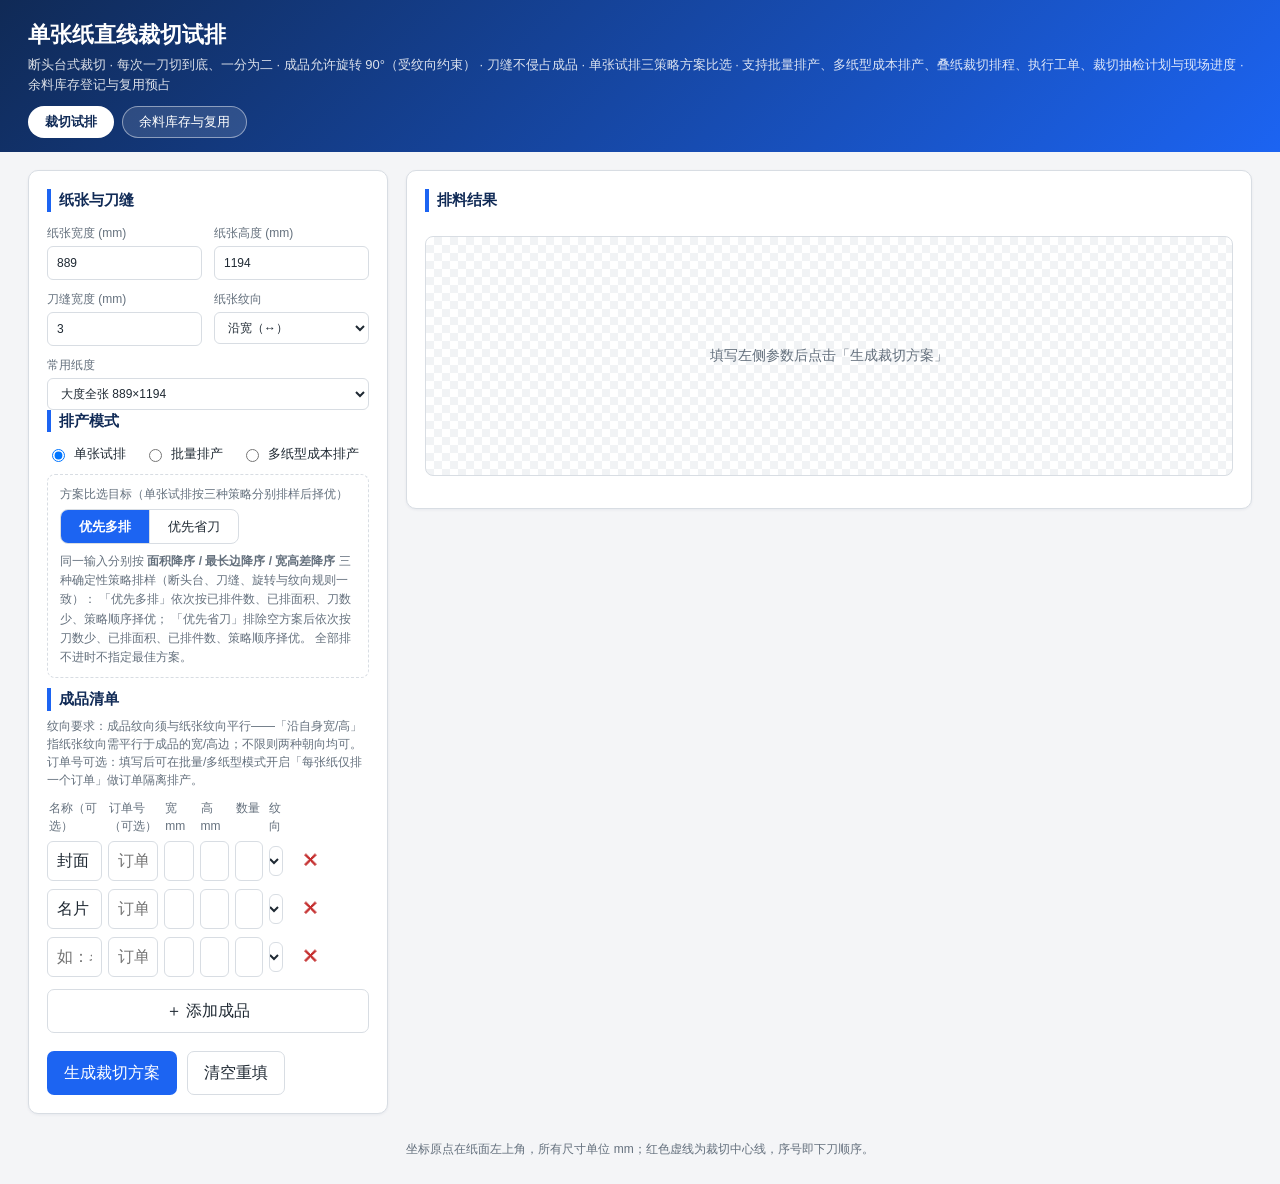
==== commit 251480ea: "GSB e2f2313f-6b81-5dda-9e7d-a4865fa72cbe B: platform archive" ====
--- a/public/index.html
+++ b/public/index.html
@@ -9,14 +9,14 @@
 <body>
   <header class="topbar">
     <h1>单张纸直线裁切试排</h1>
-    <p class="subtitle">断头台式裁切 · 每次一刀切到底、一分为二 · 成品允许旋转 90°（受纹向约束） · 刀缝不侵占成品 · 单张试排三策略方案比选 · 支持批量排产、多纸型成本排产、叠纸裁切排程、执行工单、裁切抽检计划与现场进度</p>
-    <nav class="topnav">
-      <a href="/" class="active">裁切试排</a>
-      <a href="/offcuts.html">余料库存</a>
+    <p class="subtitle">断头台式裁切 · 每次一刀切到底、一分为二 · 成品允许旋转 90°（受纹向约束） · 刀缝不侵占成品 · 单张试排三策略方案比选 · 支持批量排产、多纸型成本排产、叠纸裁切排程、执行工单、裁切抽检计划与现场进度 · 余料库存登记与复用预占</p>
+    <nav class="topnav" id="topNav">
+      <button type="button" id="navLayout" class="topnav-btn active">裁切试排</button>
+      <button type="button" id="navOffcuts" class="topnav-btn">余料库存与复用 <span id="navOffcutBadge" class="nav-badge" hidden>0</span></button>
     </nav>
   </header>
 
-  <main class="layout">
+  <main class="layout" id="viewLayout">
     <section class="panel form-panel">
       <h2>纸张与刀缝</h2>
       <div class="field-grid">
@@ -183,13 +183,112 @@
         <div class="placeholder">填写左侧参数后点击「生成裁切方案」</div>
       </div>
       <div id="cutList" class="cut-list"></div>
-      <div id="offcutEntry" class="offcut-entry" hidden>
-        <button type="button" id="offcutToStock" class="btn btn-primary">余料入库 →</button>
-        <p class="hint">把当前排料结果中的余料（frees）登记到<a href="/offcuts.html">余料库存</a>：
-          标准化保留纸型、纹向、刀缝、坐标、尺寸与来源批次，可在库存页查询、按成品规格预占复用并释放预占。</p>
-      </div>
       <div id="rankList" class="rank-wrap" hidden></div>
       <div id="unplaced" class="unplaced"></div>
+      <div id="offcutIngestPanel" class="offcut-ingest" hidden>
+        <h3>余料库存登记（把本次排料结果的余料区入库复用）</h3>
+        <div class="offcut-ingest-controls">
+          <label>来源批次号（可留空，自动生成）
+            <input type="text" id="ingestBatchId" maxlength="128" placeholder="如 BATCH-20260923-01" />
+          </label>
+          <button type="button" id="ingestBtn" class="btn btn-primary">把当前结果的余料登记入库</button>
+          <p class="hint">将每张纸 <code>layout.frees</code> 的余料矩形标准化入库：保留<b>纸型、纸张纹向、刀缝、纸面坐标、尺寸与来源批次</b>（含轮次/纸型/订单号）。
+            同批次重复登记相同余料会自动跳过。登记后可在「余料库存与复用」页查询并按成品需求预占。</p>
+        </div>
+        <div id="ingestMsg" class="form-error" hidden></div>
+      </div>
+    </section>
+  </main>
+
+  <main class="layout" id="viewOffcuts" hidden>
+    <section class="panel form-panel">
+      <h2>余料录入</h2>
+      <p class="hint">手工录入切下后留存的余料（尺寸、纸型纹向与刀缝随记录保留）；排料结果中的余料可在「裁切试排」页一键登记。</p>
+      <div class="field-grid">
+        <label>纸型名称（可选）
+          <input type="text" id="ocName" maxlength="64" placeholder="如：大度全张余料 / A3" />
+        </label>
+        <label>来源批次号（可留空）
+          <input type="text" id="ocBatchId" maxlength="128" placeholder="自动生成" />
+        </label>
+        <label>余料宽 (mm)
+          <input type="number" id="ocW" min="0.1" step="0.1" placeholder="宽" />
+        </label>
+        <label>余料高 (mm)
+          <input type="number" id="ocH" min="0.1" step="0.1" placeholder="高" />
+        </label>
+        <label>纸张纹向
+          <select id="ocGrain">
+            <option value="along-width" selected>沿宽（↔）</option>
+            <option value="along-height">沿高（↕）</option>
+          </select>
+        </label>
+        <label>刀缝宽度 (mm)
+          <input type="number" id="ocKerf" value="0" min="0" step="0.1" />
+        </label>
+        <label>订单号（可选）
+          <input type="text" id="ocOrderNo" maxlength="64" placeholder="来源订单号" />
+        </label>
+      </div>
+      <div class="actions">
+        <button type="button" id="ocCreate" class="btn btn-primary">录入余料</button>
+      </div>
+      <div id="ocCreateMsg" class="form-error" hidden></div>
+
+      <h2>复用预占（按成品需求原子占用余料）</h2>
+      <p class="hint">给定成品宽高、数量与纹向要求：仅在<b>可用余料</b>中按<b>旋转 / 纹向可行性</b>筛选，
+        以<b>占用后剩余面积最小</b>确定性择优（平局再比余料面积、短边、长边、不旋转、录入先后）。
+        一次请求<b>预占足量余料</b>；库存不足时<b>不会扣减任何记录</b>，并返回缺口明细（尺寸不足 / 纹向受限）。</p>
+      <div class="field-grid">
+        <label>成品宽 (mm)
+          <input type="number" id="alW" min="0.1" step="0.1" />
+        </label>
+        <label>成品高 (mm)
+          <input type="number" id="alH" min="0.1" step="0.1" />
+        </label>
+        <label>数量（件）
+          <input type="number" id="alQty" value="1" min="1" step="1" />
+        </label>
+        <label>纹向要求
+          <select id="alGrain">
+            <option value="any" selected>不限</option>
+            <option value="along-width">沿自身宽</option>
+            <option value="along-height">沿自身高</option>
+          </select>
+        </label>
+        <label>关联单据（可选）
+          <input type="text" id="alRef" maxlength="128" placeholder="如 工单号 / 订单号" />
+        </label>
+      </div>
+      <div class="actions">
+        <button type="button" id="alCreate" class="btn btn-primary">预占余料</button>
+      </div>
+      <div id="alMsg" class="form-error" hidden></div>
+    </section>
+
+    <section class="panel result-panel">
+      <h2>余料库存</h2>
+      <div class="offcut-filters">
+        <div class="segmented" id="ocStatusSeg" role="group" aria-label="状态筛选">
+          <label><input type="radio" name="ocStatus" value="all" checked /><span>全部</span></label>
+          <label><input type="radio" name="ocStatus" value="available" /><span>可用</span></label>
+          <label><input type="radio" name="ocStatus" value="reserved" /><span>已预占</span></label>
+        </div>
+        <label class="oc-filter">最小宽 <input type="number" id="qMinW" min="0" step="0.1" /></label>
+        <label class="oc-filter">最小高 <input type="number" id="qMinH" min="0" step="0.1" /></label>
+        <label class="oc-filter">纹向
+          <select id="qGrain">
+            <option value="" selected>全部</option>
+            <option value="along-width">沿宽</option>
+            <option value="along-height">沿高</option>
+          </select>
+        </label>
+        <label class="oc-filter oc-filter-grow">关键字 <input type="text" id="qKw" placeholder="纸型 / 批次 / 订单号" /></label>
+        <button type="button" id="ocRefresh" class="btn btn-ghost">刷新查询</button>
+      </div>
+      <div id="ocSummary" class="stats"></div>
+      <div id="ocListWrap" class="oc-table-wrap"></div>
+      <div id="ocAllocations"></div>
     </section>
   </main>
 
@@ -198,5 +297,6 @@
   </footer>
 
   <script src="app.js"></script>
+  <script src="offcuts.js"></script>
 </body>
 </html>
--- a/public/style.css
+++ b/public/style.css
@@ -924,234 +924,179 @@
 .sp-cut-chip small { font-weight: 400; opacity: 0.75; }
 .sp-uncov tr td { background: #fff9db; }
 
-/* ---------------- 顶部导航 ---------------- */
-
+/* ================= 余料库存与复用预占 ================= */
+
+/* 顶部视图切换 */
 .topnav {
-  margin-top: 10px;
-  display: flex;
+  display: flex;
+  gap: 8px;
+  margin-top: 12px;
+}
+.topnav-btn {
+  border: 1px solid rgba(255, 255, 255, 0.45);
+  background: rgba(255, 255, 255, 0.12);
+  color: #fff;
+  padding: 6px 16px;
+  border-radius: 999px;
+  font-size: 13px;
+  cursor: pointer;
+  transition: background 0.15s;
+}
+.topnav-btn:hover { background: rgba(255, 255, 255, 0.25); }
+.topnav-btn.active {
+  background: #fff;
+  color: #102a56;
+  font-weight: 700;
+}
+.nav-badge {
+  display: inline-block;
+  min-width: 20px;
+  padding: 0 6px;
+  margin-left: 4px;
+  border-radius: 999px;
+  background: #fa5252;
+  color: #fff;
+  font-size: 11px;
+  font-weight: 700;
+  line-height: 18px;
+}
+
+/* 排料结果下方的余料登记面板 */
+.offcut-ingest {
+  margin-top: 14px;
+  border: 1px solid #b2d8b2;
+  background: #f4fbf4;
+  border-radius: 8px;
+  padding: 12px 14px;
+}
+.offcut-ingest h3 {
+  margin: 0 0 8px;
+  font-size: 14px;
+  color: #1a6b3c;
+}
+.offcut-ingest-controls {
+  display: flex;
+  flex-wrap: wrap;
+  align-items: center;
   gap: 10px;
 }
-.topnav a {
-  color: #dbe7ff;
-  text-decoration: none;
-  font-size: 13px;
-  padding: 5px 14px;
-  border: 1px solid rgba(255, 255, 255, 0.35);
-  border-radius: 999px;
-  transition: background 0.15s, color 0.15s;
-}
-.topnav a:hover { background: rgba(255, 255, 255, 0.14); color: #fff; }
-.topnav a.active {
-  background: #ffffff;
-  color: #102a56;
-  border-color: #ffffff;
-  font-weight: 700;
-}
-
-/* ---------------- 主页：余料入库入口 ---------------- */
-
-.offcut-entry {
-  margin: 10px 0;
-  padding: 10px 14px;
-  border: 1px dashed var(--brand);
-  border-radius: 8px;
-  background: #f2f7ff;
-  display: flex;
-  align-items: center;
-  gap: 14px;
-  flex-wrap: wrap;
-}
-.offcut-entry .btn { flex: 0 0 auto; }
-.offcut-entry .hint { margin: 0; flex: 1 1 320px; }
-.offcut-entry a { color: var(--brand); font-weight: 700; }
-
-/* ---------------- 余料库存页 ---------------- */
-
-.offcut-layout {
-  display: grid;
-  grid-template-columns: 380px 1fr;
-  gap: 18px;
-  padding: 18px 28px;
-  align-items: start;
-}
-@media (max-width: 1100px) {
-  .offcut-layout { grid-template-columns: 1fr; }
-}
-
-.offcut-forms label {
+.offcut-ingest-controls label {
   display: flex;
   flex-direction: column;
   font-size: 12px;
   color: var(--muted);
-  gap: 4px;
-  margin-bottom: 10px;
-}
-.offcut-forms textarea {
-  font-family: ui-monospace, SFMono-Regular, Menlo, Consolas, monospace;
-  font-size: 11.5px;
-  resize: vertical;
-}
-.offcut-forms .actions { margin: 6px 0 4px; }
-
-.oc-head,
-.oc-row {
-  display: grid;
-  grid-template-columns: 1.2fr 0.62fr 0.62fr 0.7fr 0.55fr 0.5fr 0.5fr 0.62fr 0.62fr 28px;
-  gap: 5px;
-  align-items: center;
-}
-.oc-head {
-  font-size: 11px;
-  color: var(--muted);
-  margin-bottom: 4px;
-}
-.oc-row {
-  margin-bottom: 6px;
-}
-.oc-row input,
-.oc-row select {
-  width: 100%;
-  min-width: 0;
-  padding: 5px 6px;
-  font-size: 12px;
+  gap: 3px;
+}
+.offcut-ingest-controls input {
+  padding: 6px 8px;
   border: 1px solid var(--line);
   border-radius: 6px;
-}
-.oc-row .del {
-  border: none;
-  background: none;
-  color: var(--danger);
-  cursor: pointer;
-  font-size: 13px;
-}
-
-.alloc-grid {
-  display: grid;
-  grid-template-columns: 1fr 1fr;
-  gap: 8px 10px;
-}
-.alloc-grid label {
-  display: flex;
-  flex-direction: column;
-  font-size: 12px;
-  color: var(--muted);
-  gap: 4px;
-  margin-bottom: 0;
-}
-.alloc-grid .alloc-note { grid-column: 1 / -1; }
-
-.badge-ok {
-  color: #1a6b3c;
+  font-size: 13px;
+  min-width: 220px;
+}
+.offcut-ingest-controls .hint { flex-basis: 100%; }
+.form-ok {
+  margin-top: 8px;
+  padding: 8px 12px;
+  border-radius: 6px;
   background: #ebfbee;
   border: 1px solid #8ce99a;
+  color: #2b8a3e;
+  font-size: 13px;
+}
+
+/* 余料页筛选条 */
+.offcut-filters {
+  display: flex;
+  flex-wrap: wrap;
+  align-items: flex-end;
+  gap: 10px;
+  margin-bottom: 12px;
+  padding: 10px;
+  background: #f8f9fb;
+  border: 1px solid var(--line);
+  border-radius: 8px;
+}
+.oc-filter {
+  display: flex;
+  flex-direction: column;
+  font-size: 12px;
+  color: var(--muted);
+  gap: 3px;
+}
+.oc-filter input,
+.oc-filter select {
+  padding: 6px 8px;
+  border: 1px solid var(--line);
   border-radius: 6px;
-  padding: 6px 10px;
-  font-size: 12.5px;
-  margin: 6px 0;
-}
-.badge-bad {
-  color: #c53030;
-  font-weight: 700;
-}
-
-.alloc-result table,
-.alloc-result .badge-bad {
-  font-size: 12.5px;
-}
-.alloc-result .badge-bad {
-  background: #fff5f5;
-  border: 1px solid #ffa8a8;
-  border-radius: 6px;
-  padding: 6px 10px;
-  margin: 6px 0;
-}
-.shortage-table th {
-  text-align: left;
-  width: 90px;
-  color: var(--muted);
-  font-weight: 400;
-}
-
-/* 库存区 */
-.offcut-stock h2 { display: flex; align-items: center; justify-content: space-between; }
-.oc-refresh { font-size: 12px; padding: 4px 12px; }
-
-.oc-filters {
-  display: flex;
-  gap: 10px;
-  align-items: flex-end;
-  flex-wrap: wrap;
-  margin: 8px 0 12px;
-  font-size: 12px;
-  color: var(--muted);
-}
-.oc-filters label { display: flex; flex-direction: column; gap: 3px; }
-.oc-filters input,
-.oc-filters select {
-  padding: 5px 8px;
-  border: 1px solid var(--line);
-  border-radius: 6px;
-  font-size: 12px;
-}
-
-.oc-table-wrap { overflow-x: auto; }
-.oc-table {
-  width: 100%;
-  border-collapse: collapse;
-  font-size: 12px;
-  white-space: nowrap;
-}
+  font-size: 13px;
+  width: 110px;
+}
+.oc-filter-grow { flex: 1; min-width: 180px; }
+.oc-filter-grow input { width: 100%; }
+
+/* 余料库存表 */
+.oc-table-wrap { overflow-x: auto; margin-top: 10px; }
+.oc-table { width: 100%; border-collapse: collapse; font-size: 12.5px; }
 .oc-table th,
 .oc-table td {
   border: 1px solid var(--line);
-  padding: 5px 8px;
+  padding: 6px 9px;
   text-align: left;
-}
-.oc-table thead th {
-  background: #f1f5fb;
-  color: #334155;
-  position: sticky;
-  top: 0;
-}
-.oc-table tbody tr.is-reserved { background: #fff9db; }
-.oc-table tbody tr.is-reserved td { color: #7a5c00; }
-
-.status-pill {
+  vertical-align: top;
+}
+.oc-table th { background: #f1f4f9; font-size: 12px; white-space: nowrap; }
+.oc-table td.num, .oc-table th.num { text-align: right; white-space: nowrap; }
+.oc-row-available { background: #fff; }
+.oc-row-reserved { background: #fff5f5; }
+.oc-source { color: var(--muted); font-size: 11.5px; white-space: nowrap; }
+.oc-status {
   display: inline-block;
   padding: 2px 10px;
   border-radius: 999px;
-  font-size: 11px;
-  font-weight: 700;
-}
-.pill-available { background: #ebfbee; color: #1a6b3c; border: 1px solid #8ce99a; }
-.pill-reserved { background: #fff3bf; color: #7a5c00; border: 1px solid #ffd43b; }
-
-/* 预占单卡片 */
-.oc-allocations { display: flex; flex-direction: column; gap: 8px; }
-.alloc-card {
-  border: 1px solid var(--line);
+  font-size: 11.5px;
+  font-weight: 700;
+  white-space: nowrap;
+}
+.oc-status-available { background: #d3f9d8; color: #2b8a3e; border: 1px solid #8ce99a; }
+.oc-status-reserved { background: #ffe3e3; color: #c92a2a; border: 1px solid #ffa8a8; }
+.oc-res-info { margin-top: 4px; font-size: 11.5px; color: #5c3131; line-height: 1.55; }
+.oc-num-avail { color: #2b8a3e; }
+.oc-num-reserved { color: #c92a2a; }
+
+/* 预占单分组 */
+#ocAllocations h3 {
+  margin: 18px 0 8px;
+  font-size: 14px;
+  color: #102a56;
+  border-left: 4px solid var(--brand);
+  padding-left: 8px;
+}
+.oc-alloc-group {
+  border: 1px solid #ffc9c9;
+  background: #fff9f9;
   border-radius: 8px;
   padding: 8px 12px;
-  background: #fbfcfe;
-}
-.alloc-card-head {
-  display: flex;
+  margin-bottom: 8px;
+}
+.oc-alloc-head {
+  display: flex;
+  flex-wrap: wrap;
   align-items: center;
-  gap: 12px;
-  flex-wrap: wrap;
+  gap: 14px;
   font-size: 12.5px;
 }
-.alloc-card-head .btn-release { margin-left: auto; font-size: 12px; padding: 4px 12px; }
-.alloc-note { font-size: 12px; color: var(--muted); margin: 4px 0; }
-.alloc-chips { display: flex; flex-wrap: wrap; gap: 6px; margin-top: 4px; }
+.oc-alloc-time { color: var(--muted); font-size: 11.5px; }
+.oc-release { padding: 4px 12px; font-size: 12px; }
+.oc-chips { display: flex; flex-wrap: wrap; gap: 6px; margin-top: 8px; }
 .oc-chip {
   display: inline-block;
-  padding: 2px 9px;
+  padding: 2px 10px;
   border-radius: 999px;
-  background: #e7f5ff;
-  border: 1px solid #74c0fc;
-  color: #1864ab;
+  background: #ffe3e3;
+  border: 1px solid #ffa8a8;
+  color: #a51111;
   font-size: 11.5px;
   font-weight: 700;
-}
-.oc-chip.rotated { background: #f3f0ff; border-color: #b197fc; color: #4d2fb3; }
+  white-space: nowrap;
+}
